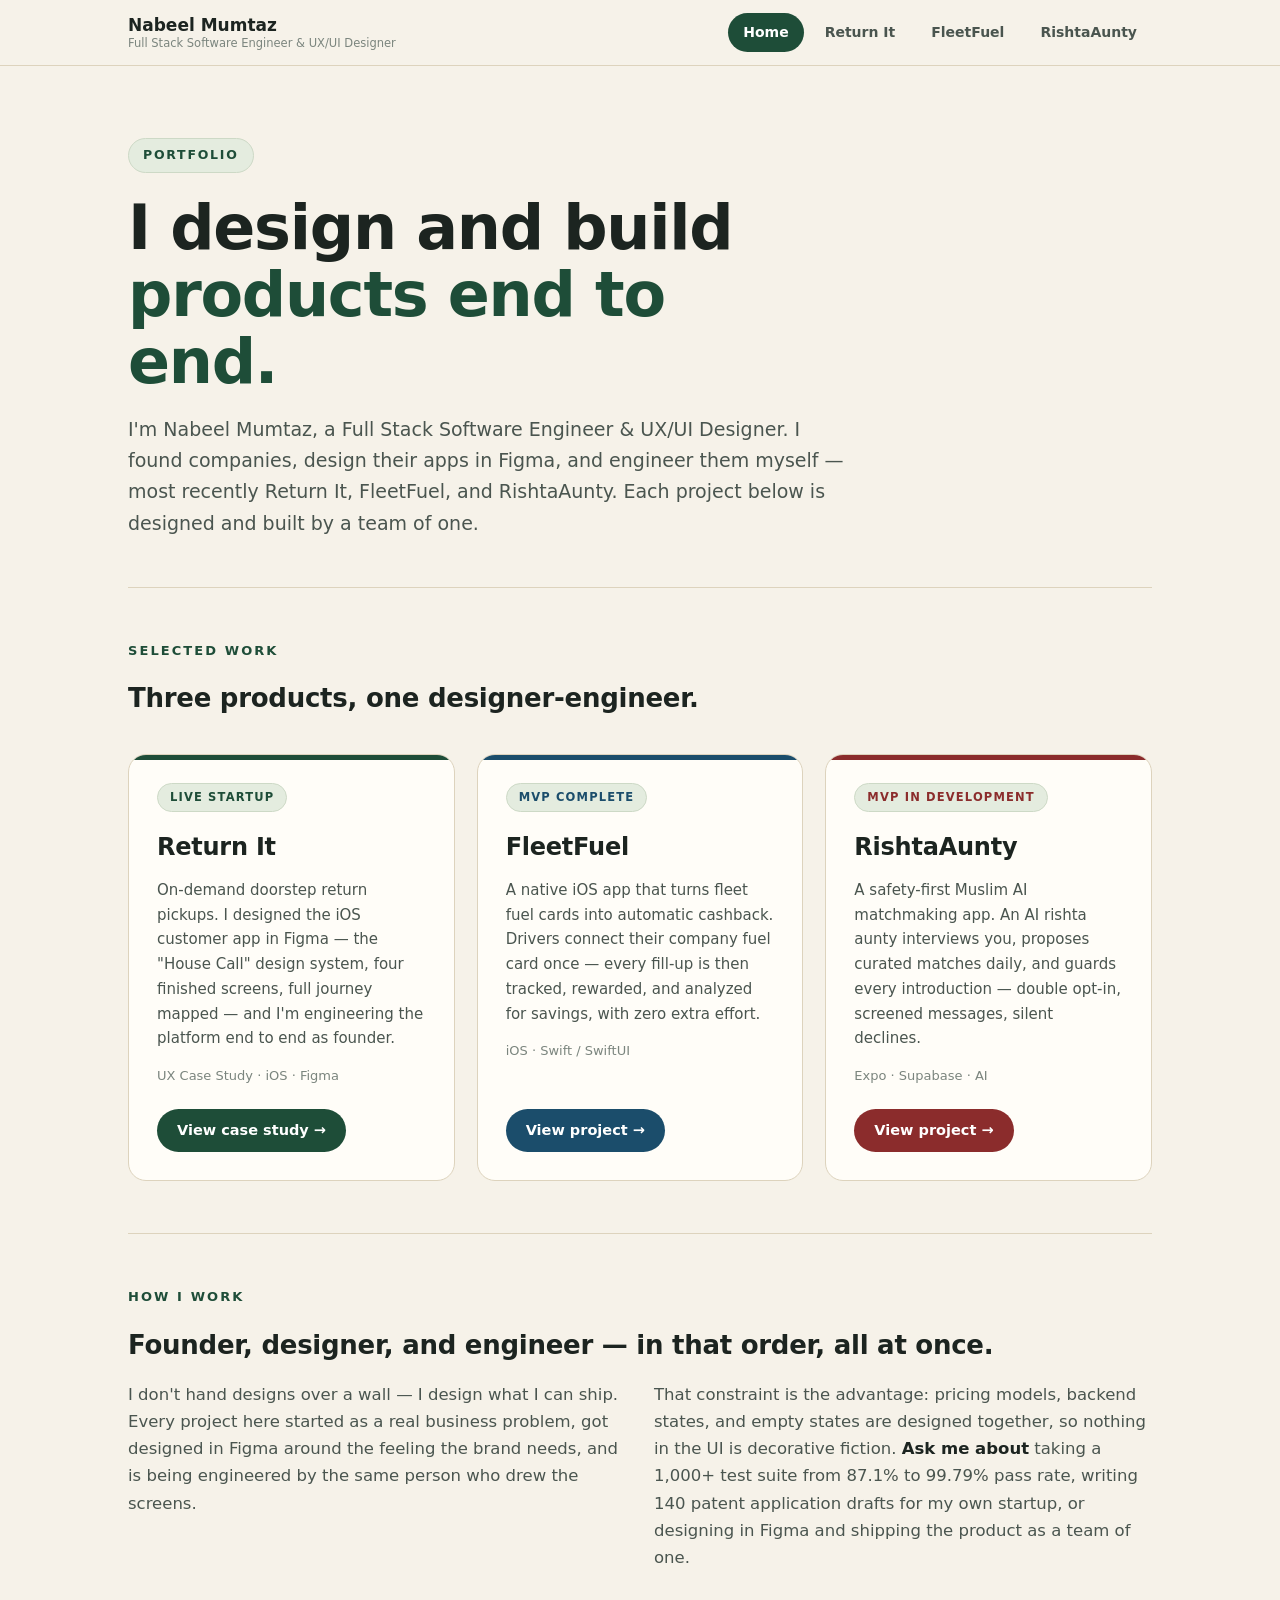
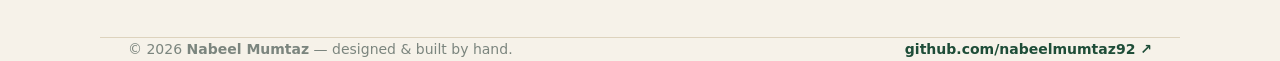
==== index.html @ f95ac530 "Portfolio site: Home, Return It case study, FleetFuel, RishtaAunty" ====
<!DOCTYPE html>
<html lang="en">
<head>
<meta charset="UTF-8">
<meta name="viewport" content="width=device-width, initial-scale=1.0">
<title>Nabeel Mumtaz — Portfolio</title>
<meta name="description" content="Portfolio of Nabeel Mumtaz, Full Stack Software Engineer & UX/UI Designer. Projects: Return It, FleetFuel, RishtaAunty.">
<style>
/* Shared portfolio styles — House Call base, per-page accents via body class */
:root{
  --paper:#f6f2e9;
  --paper-deep:#efe8d8;
  --card:#fffdf8;
  --ink:#1c2420;
  --ink-soft:#4a554f;
  --ink-faint:#7b857e;
  --line:#ddd3bd;
  --accent:#1e4d38;
  --accent-deep:#143526;
  --accent-soft:#e4ecdf;
  --accent-line:#cdd9c6;
  --dark:#1b2b22;
  --radius:18px;
}
body.fleetfuel{
  --accent:#1b4d6b;
  --accent-deep:#12334a;
  --accent-soft:#e2ecf3;
  --accent-line:#c3d5e2;
  --dark:#14293a;
}
body.rishtaaunty{
  --paper:#f8f3ea;
  --paper-deep:#f1e8d8;
  --line:#e3d6bd;
  --accent:#8b2c2c;
  --accent-deep:#651f1f;
  --accent-soft:#f7e6e9;
  --accent-line:#e3c2c8;
  --dark:#3a2020;
}
*{margin:0;padding:0;box-sizing:border-box}
body{
  font-family:"Avenir Next","Segoe UI",system-ui,-apple-system,sans-serif;
  background:var(--paper);
  color:var(--ink);
  line-height:1.65;
  -webkit-font-smoothing:antialiased;
}
.wrap{max-width:1080px;margin:0 auto;padding:0 28px}

/* ---------- nav ---------- */
.nav{
  position:sticky;top:0;z-index:50;
  background:var(--paper);
  border-bottom:1px solid var(--line);
}
.nav-inner{
  max-width:1080px;margin:0 auto;padding:13px 28px;
  display:flex;justify-content:space-between;align-items:center;gap:14px;flex-wrap:wrap;
}
.nav .brand{font-weight:800;font-size:17px;color:var(--ink);text-decoration:none;line-height:1.3}
.nav .brand small{display:block;font-weight:400;color:var(--ink-faint);font-size:11.5px}
.nav-links{display:flex;gap:6px;flex-wrap:wrap}
.nav-links a{
  font-size:14px;font-weight:600;color:var(--ink-soft);text-decoration:none;
  padding:8px 15px;border-radius:999px;
}
.nav-links a:hover{background:var(--accent-soft);color:var(--accent-deep)}
.nav-links a.active{background:var(--accent);color:#fff}

/* ---------- hero ---------- */
.hero{padding:72px 0 48px;text-align:left}
.kicker{
  display:inline-block;font-size:12.5px;font-weight:700;letter-spacing:.14em;text-transform:uppercase;
  color:var(--accent);background:var(--accent-soft);border:1px solid var(--accent-line);
  padding:6px 14px;border-radius:999px;margin-bottom:22px;
}
.hero h1{font-size:clamp(38px,5.4vw,62px);line-height:1.08;letter-spacing:-.02em;font-weight:800;max-width:16ch}
.hero h1 em{font-style:normal;color:var(--accent)}
.hero .lede{font-size:19px;color:var(--ink-soft);max-width:60ch;margin-top:18px}
.meta{display:grid;grid-template-columns:repeat(auto-fit,minmax(160px,1fr));gap:14px;margin-top:36px}
.meta div{background:var(--card);border:1px solid var(--line);border-radius:14px;padding:14px 16px}
.meta dt{font-size:11.5px;font-weight:700;letter-spacing:.1em;text-transform:uppercase;color:var(--ink-faint)}
.meta dd{font-size:15px;font-weight:600;margin-top:4px}

/* ---------- sections ---------- */
section{padding:52px 0;border-top:1px solid var(--line)}
section h2{font-size:13px;font-weight:800;letter-spacing:.16em;text-transform:uppercase;color:var(--accent);margin-bottom:16px}
section h3{font-size:26px;letter-spacing:-.01em;margin-bottom:14px;font-weight:750}
section p{color:var(--ink-soft);max-width:68ch;margin-bottom:14px;font-size:16.5px}
section p strong{color:var(--ink)}
.two{display:grid;grid-template-columns:1fr 1fr;gap:28px}
@media(max-width:760px){.two{grid-template-columns:1fr}}

.callout{background:var(--dark);color:#f2efe6;border-radius:var(--radius);padding:28px 30px;margin-top:8px}
.callout p{color:#d8d4c6;margin:0;font-size:16px}
.callout p strong{color:#fff}

/* ---------- home project cards ---------- */
.cards{display:grid;grid-template-columns:repeat(auto-fit,minmax(280px,1fr));gap:22px;margin-top:34px}
.card{
  background:var(--card);border:1px solid var(--line);border-radius:var(--radius);
  padding:28px;display:flex;flex-direction:column;position:relative;overflow:hidden;
}
.card::before{content:"";position:absolute;top:0;left:0;right:0;height:5px;background:var(--card-accent,var(--accent))}
.card .status{
  display:inline-block;align-self:flex-start;font-size:11.5px;font-weight:700;letter-spacing:.1em;text-transform:uppercase;
  color:var(--card-accent,var(--accent));background:var(--accent-soft);border:1px solid var(--accent-line);
  border-radius:999px;padding:4px 12px;margin-bottom:16px;
}
.card h3{font-size:24px;margin-bottom:10px;font-weight:750}
.card p{font-size:15px;color:var(--ink-soft);margin-bottom:14px}
.card .stack{font-size:13px;color:var(--ink-faint);margin-bottom:22px}
.card a.cta{
  margin-top:auto;align-self:flex-start;font-size:14.5px;font-weight:700;color:#fff;text-decoration:none;
  background:var(--card-accent,var(--accent));padding:10px 20px;border-radius:999px;
}
.card a.cta:hover{background:var(--accent-deep)}

/* ---------- screens ---------- */
.screens{display:grid;grid-template-columns:repeat(auto-fit,minmax(230px,1fr));gap:26px;margin-top:30px}
.screen-card{
  background:var(--card);border:1px solid var(--line);border-radius:var(--radius);
  padding:22px 18px 24px;display:flex;flex-direction:column;align-items:center;
}
.phone{
  width:100%;max-width:250px;border-radius:26px;overflow:hidden;
  box-shadow:0 18px 40px -18px rgba(20,35,28,.35);border:1px solid #cfc4a8;background:var(--paper-deep);
}
.phone img{display:block;width:100%;height:auto}
.phone.placeholder{
  aspect-ratio:445/900;display:flex;flex-direction:column;align-items:center;justify-content:center;
  border:2px dashed #c9bfa4;color:var(--ink-faint);font-size:13.5px;text-align:center;padding:20px;gap:8px;
}
.phone.placeholder .dot{
  width:44px;height:44px;border-radius:50%;background:#e7dfcb;
  display:flex;align-items:center;justify-content:center;font-size:20px;
}
.screen-card h4{font-size:16px;margin:18px 0 6px;font-weight:750}
.screen-card .num{font-size:12px;font-weight:800;color:var(--accent);letter-spacing:.12em;margin-bottom:2px}
.screen-card p{font-size:14px;color:var(--ink-soft);margin-bottom:10px;text-align:left;width:100%}
.screen-card .decision{
  background:var(--accent-soft);border:1px solid var(--accent-line);border-radius:12px;
  padding:10px 13px;font-size:13px;color:var(--ink);width:100%;
}
.screen-card .decision b{
  display:block;font-size:11px;letter-spacing:.1em;text-transform:uppercase;
  color:var(--accent);margin-bottom:3px;
}

/* ---------- feature lists ---------- */
.feat-grid{display:grid;grid-template-columns:repeat(auto-fit,minmax(240px,1fr));gap:14px;margin-top:24px}
.feat{background:var(--card);border:1px solid var(--line);border-radius:14px;padding:18px 20px}
.feat b{display:block;margin-bottom:6px;font-size:15px}
.feat span{font-size:14px;color:var(--ink-soft)}

/* ---------- design system ---------- */
.swatches{display:grid;grid-template-columns:repeat(auto-fit,minmax(150px,1fr));gap:14px;margin-top:22px}
.swatch{border-radius:14px;overflow:hidden;border:1px solid var(--line);background:var(--card)}
.swatch .chip{height:86px}
.swatch .lbl{padding:10px 13px;font-size:13px}
.swatch .lbl b{display:block;font-size:13.5px}
.swatch .lbl span{color:var(--ink-faint);font-family:ui-monospace,Menlo,monospace;font-size:12px}
.principles{margin-top:26px;display:grid;grid-template-columns:repeat(auto-fit,minmax(240px,1fr));gap:14px}
.principle{background:var(--card);border:1px solid var(--line);border-radius:14px;padding:18px 20px}
.principle b{display:block;margin-bottom:6px;font-size:15px}
.principle span{font-size:14px;color:var(--ink-soft)}

/* ---------- what's next ---------- */
.next-list{list-style:none;margin-top:6px;display:grid;gap:10px}
.next-list li{background:var(--card);border:1px solid var(--line);border-radius:12px;padding:14px 18px;font-size:15px;color:var(--ink-soft)}
.next-list li b{color:var(--ink)}
.next-list li .tag{
  display:inline-block;font-size:11px;font-weight:700;letter-spacing:.08em;text-transform:uppercase;
  color:#8a6d2f;background:#f3ead2;border:1px solid #e2d3a8;border-radius:999px;
  padding:2px 10px;margin-left:10px;vertical-align:1px;
}

/* ---------- outcomes ---------- */
.stats{display:grid;grid-template-columns:repeat(auto-fit,minmax(180px,1fr));gap:14px;margin-top:24px}
.stat{background:var(--dark);color:#f2efe6;border-radius:14px;padding:20px}
.stat .n{font-size:30px;font-weight:800;letter-spacing:-.02em}
.stat .t{font-size:13.5px;color:#cfccc0;margin-top:4px}

footer{
  border-top:1px solid var(--line);padding:34px 0 48px;display:flex;justify-content:space-between;
  align-items:center;flex-wrap:wrap;gap:12px;color:var(--ink-faint);font-size:14px;
}
footer a{color:var(--accent);font-weight:600;text-decoration:none}
footer a:hover{text-decoration:underline}

</style>
</head>
<body>

<nav class="nav">
  <div class="nav-inner">
    <a class="brand" href="index.html">Nabeel Mumtaz<small>Full Stack Software Engineer &amp; UX/UI Designer</small></a>
    <div class="nav-links">
      <a href="index.html" class="active">Home</a>
      <a href="returnit.html">Return It</a>
      <a href="fleetfuel.html">FleetFuel</a>
      <a href="rishtaaunty.html">RishtaAunty</a>
    </div>
  </div>
</nav>

<div class="wrap">
  <div class="hero">
    <span class="kicker">Portfolio</span>
    <h1>I design and build <em>products end to end.</em></h1>
    <p class="lede">I'm Nabeel Mumtaz, a Full Stack Software Engineer &amp; UX/UI Designer. I found companies, design their apps in Figma, and engineer them myself — most recently Return It, FleetFuel, and RishtaAunty. Each project below is designed and built by a team of one.</p>
  </div>

  <section>
    <h2>Selected work</h2>
    <h3>Three products, one designer-engineer.</h3>

    <div class="cards">
      <div class="card" style="--card-accent:#1e4d38">
        <span class="status">Live startup</span>
        <h3>Return It</h3>
        <p>On-demand doorstep return pickups. I designed the iOS customer app in Figma — the "House Call" design system, four finished screens, full journey mapped — and I'm engineering the platform end to end as founder.</p>
        <div class="stack">UX Case Study · iOS · Figma</div>
        <a class="cta" href="returnit.html">View case study →</a>
      </div>

      <div class="card" style="--card-accent:#1b4d6b">
        <span class="status">MVP complete</span>
        <h3>FleetFuel</h3>
        <p>A native iOS app that turns fleet fuel cards into automatic cashback. Drivers connect their company fuel card once — every fill-up is then tracked, rewarded, and analyzed for savings, with zero extra effort.</p>
        <div class="stack">iOS · Swift / SwiftUI</div>
        <a class="cta" href="fleetfuel.html">View project →</a>
      </div>

      <div class="card" style="--card-accent:#8b2c2c">
        <span class="status">MVP in development</span>
        <h3>RishtaAunty</h3>
        <p>A safety-first Muslim AI matchmaking app. An AI rishta aunty interviews you, proposes curated matches daily, and guards every introduction — double opt-in, screened messages, silent declines.</p>
        <div class="stack">Expo · Supabase · AI</div>
        <a class="cta" href="rishtaaunty.html">View project →</a>
      </div>
    </div>
  </section>

  <section>
    <h2>How I work</h2>
    <h3>Founder, designer, and engineer — in that order, all at once.</h3>
    <div class="two">
      <div>
        <p>I don't hand designs over a wall — I design what I can ship. Every project here started as a real business problem, got designed in Figma around the feeling the brand needs, and is being engineered by the same person who drew the screens.</p>
      </div>
      <div>
        <p>That constraint is the advantage: pricing models, backend states, and empty states are designed together, so nothing in the UI is decorative fiction. <strong>Ask me about</strong> taking a 1,000+ test suite from 87.1% to 99.79% pass rate, writing 140 patent application drafts for my own startup, or designing in Figma and shipping the product as a team of one.</p>
      </div>
    </div>
  </section>

</div>

<footer class="wrap">
  <div>© 2026 <b>Nabeel Mumtaz</b> — designed &amp; built by hand.</div>
  <div><a href="https://github.com/nabeelmumtaz92" target="_blank" rel="noopener">github.com/nabeelmumtaz92 ↗</a></div>
</footer>

</body>
</html>
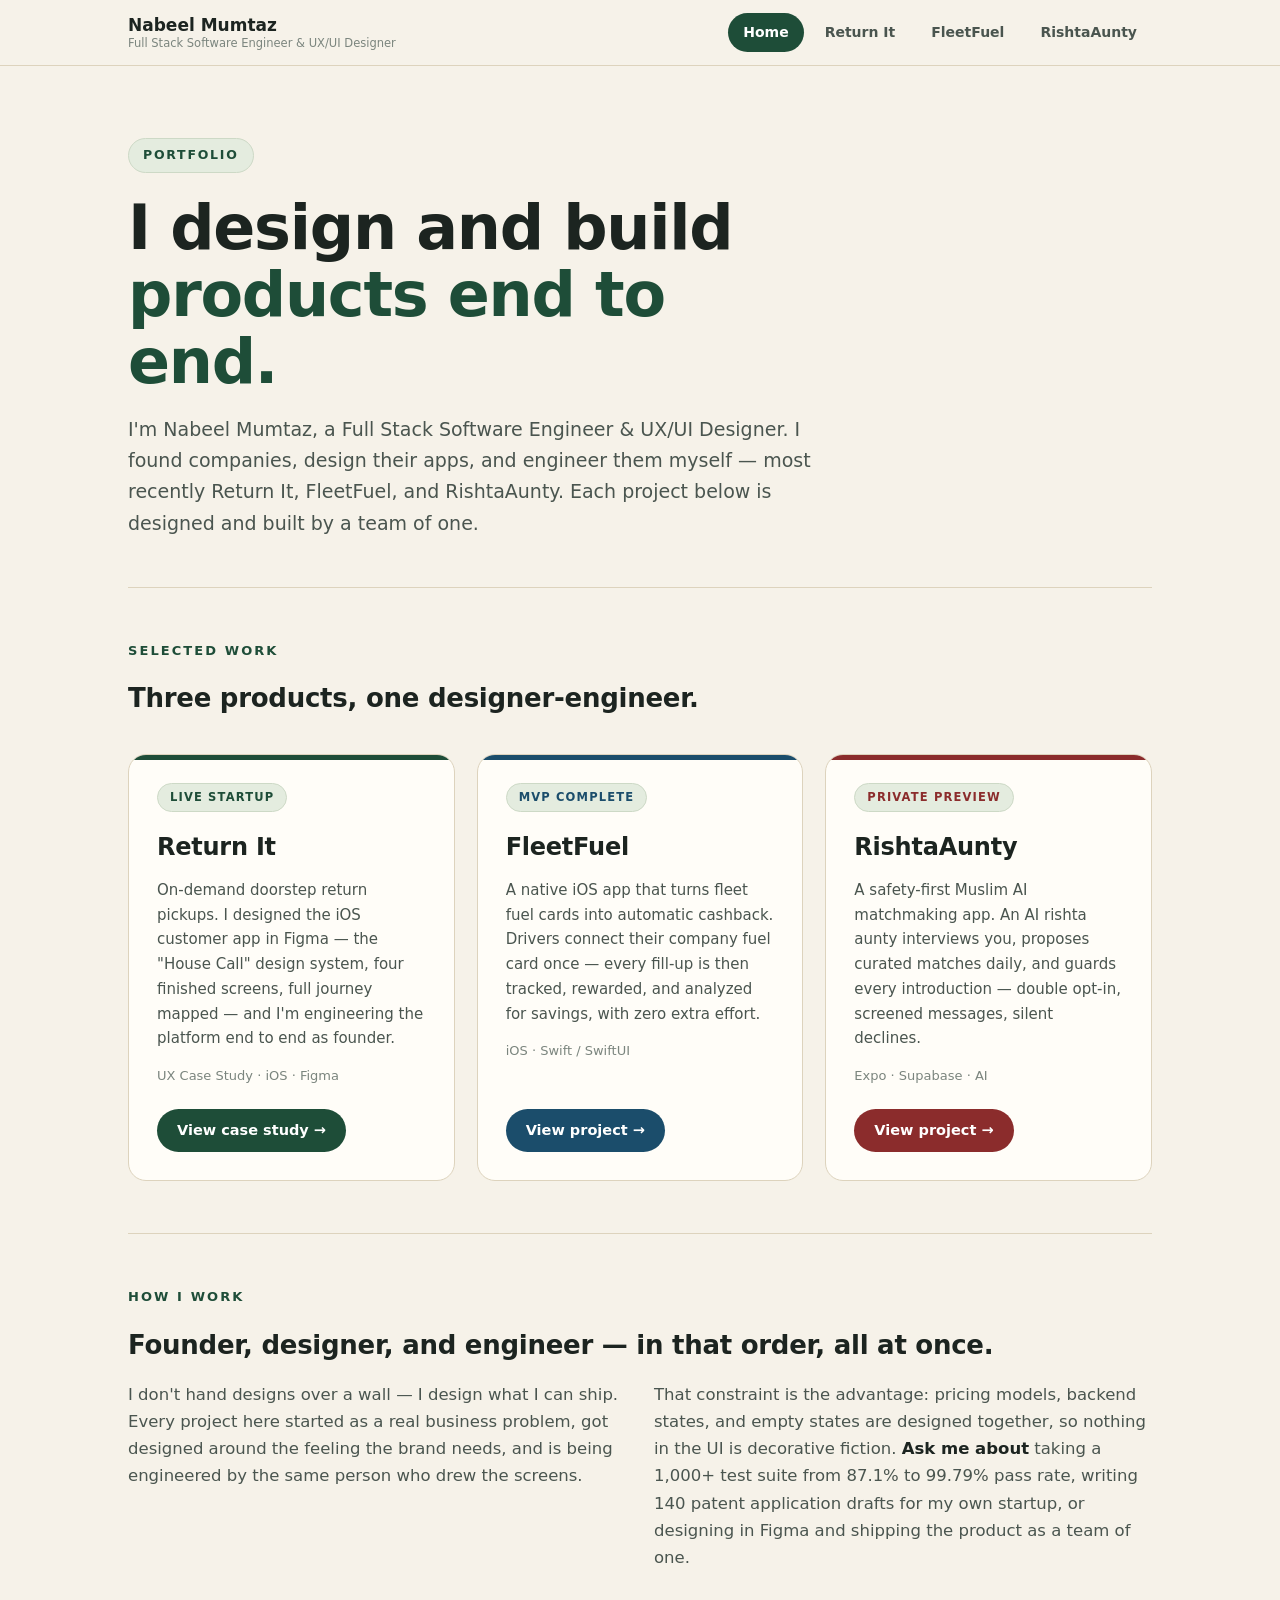
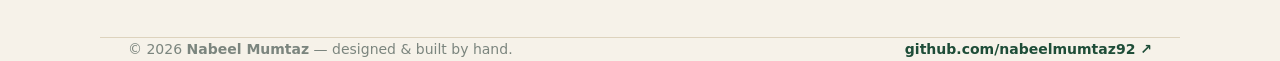
==== commit 0229d8ec: "RishtaAunty: real screenshots, private-preview status; fix Figma wording" ====
--- a/index.html
+++ b/index.html
@@ -210,7 +210,7 @@
   <div class="hero">
     <span class="kicker">Portfolio</span>
     <h1>I design and build <em>products end to end.</em></h1>
-    <p class="lede">I'm Nabeel Mumtaz, a Full Stack Software Engineer &amp; UX/UI Designer. I found companies, design their apps in Figma, and engineer them myself — most recently Return It, FleetFuel, and RishtaAunty. Each project below is designed and built by a team of one.</p>
+    <p class="lede">I'm Nabeel Mumtaz, a Full Stack Software Engineer &amp; UX/UI Designer. I found companies, design their apps, and engineer them myself — most recently Return It, FleetFuel, and RishtaAunty. Each project below is designed and built by a team of one.</p>
   </div>
 
   <section>
@@ -235,7 +235,7 @@
       </div>
 
       <div class="card" style="--card-accent:#8b2c2c">
-        <span class="status">MVP in development</span>
+        <span class="status">Private preview</span>
         <h3>RishtaAunty</h3>
         <p>A safety-first Muslim AI matchmaking app. An AI rishta aunty interviews you, proposes curated matches daily, and guards every introduction — double opt-in, screened messages, silent declines.</p>
         <div class="stack">Expo · Supabase · AI</div>
@@ -249,7 +249,7 @@
     <h3>Founder, designer, and engineer — in that order, all at once.</h3>
     <div class="two">
       <div>
-        <p>I don't hand designs over a wall — I design what I can ship. Every project here started as a real business problem, got designed in Figma around the feeling the brand needs, and is being engineered by the same person who drew the screens.</p>
+        <p>I don't hand designs over a wall — I design what I can ship. Every project here started as a real business problem, got designed around the feeling the brand needs, and is being engineered by the same person who drew the screens.</p>
       </div>
       <div>
         <p>That constraint is the advantage: pricing models, backend states, and empty states are designed together, so nothing in the UI is decorative fiction. <strong>Ask me about</strong> taking a 1,000+ test suite from 87.1% to 99.79% pass rate, writing 140 patent application drafts for my own startup, or designing in Figma and shipping the product as a team of one.</p>
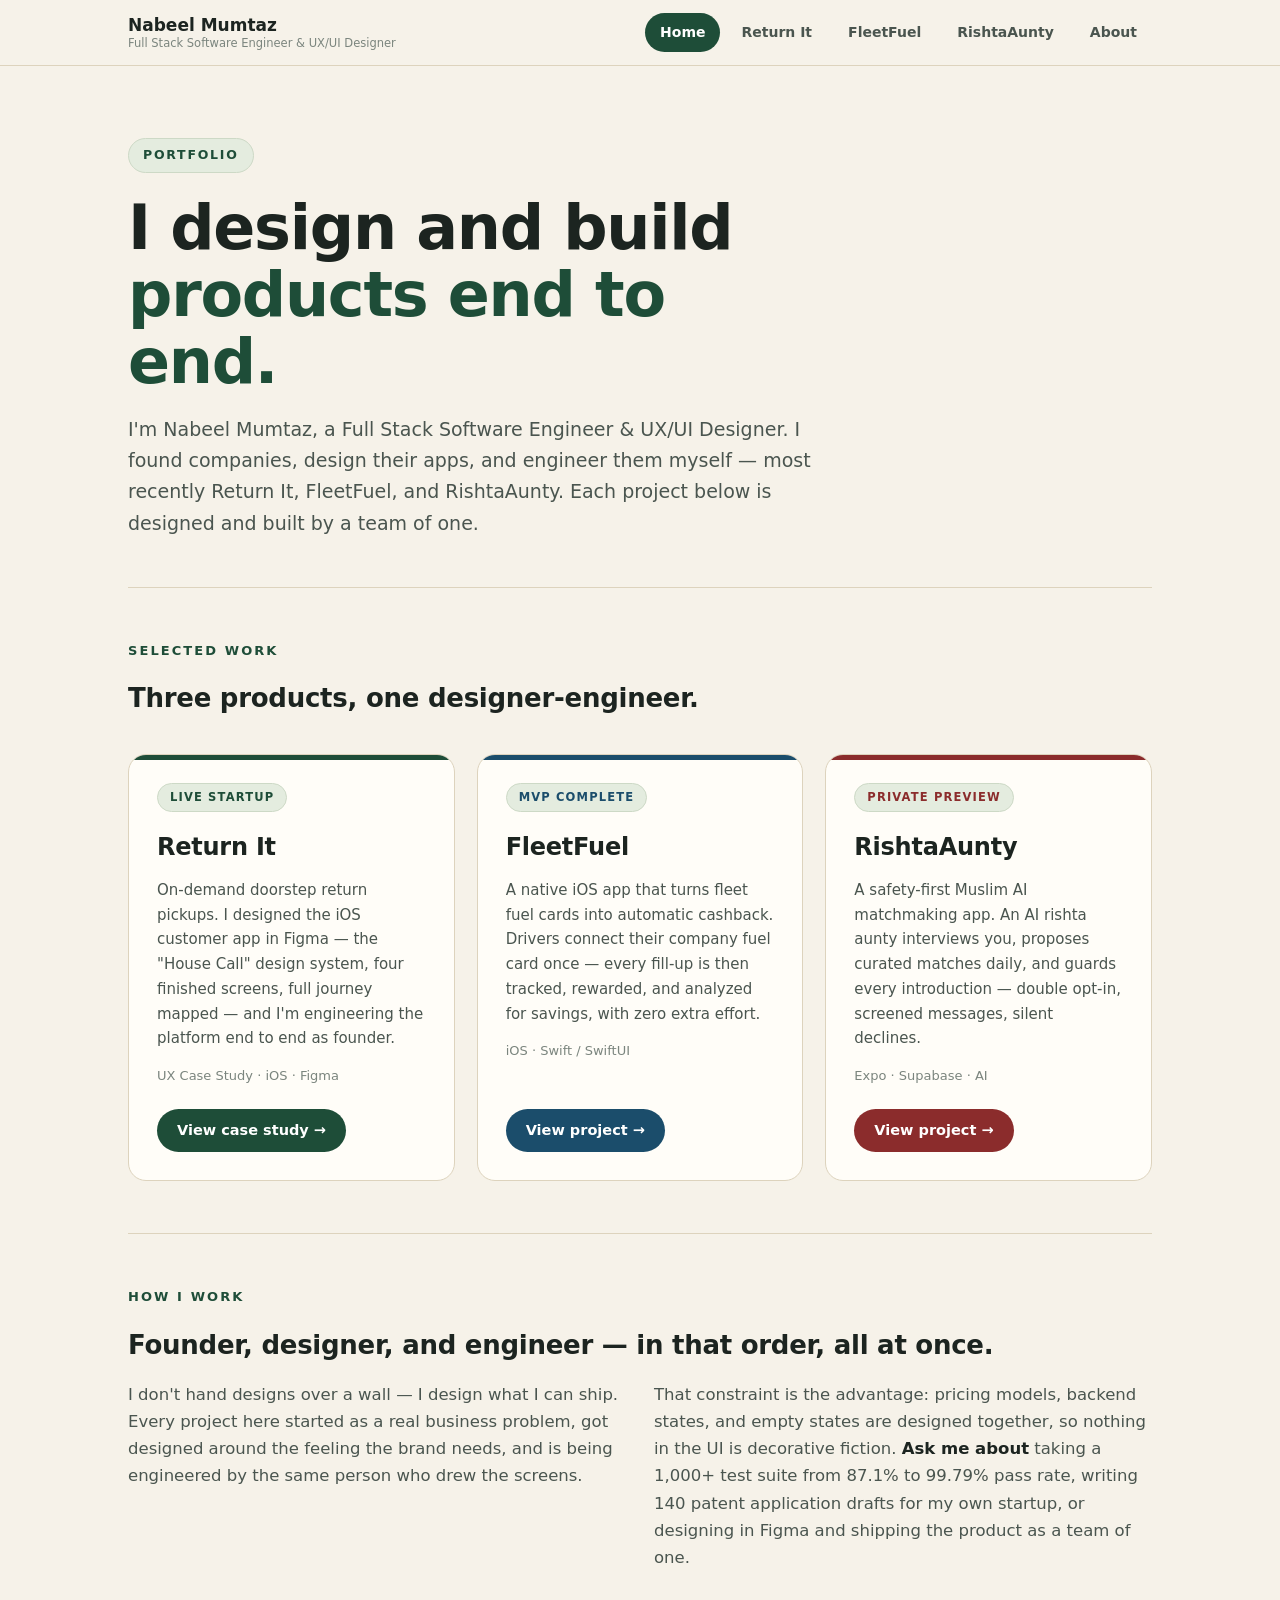
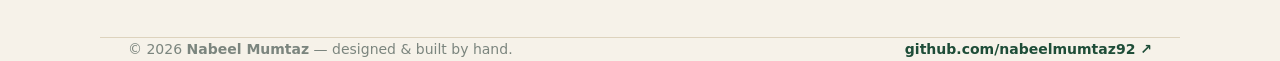
==== commit 272c7282: "Add About page and nav tab" ====
--- a/index.html
+++ b/index.html
@@ -202,6 +202,7 @@
       <a href="returnit.html">Return It</a>
       <a href="fleetfuel.html">FleetFuel</a>
       <a href="rishtaaunty.html">RishtaAunty</a>
+      <a href="about.html">About</a>
     </div>
   </div>
 </nav>
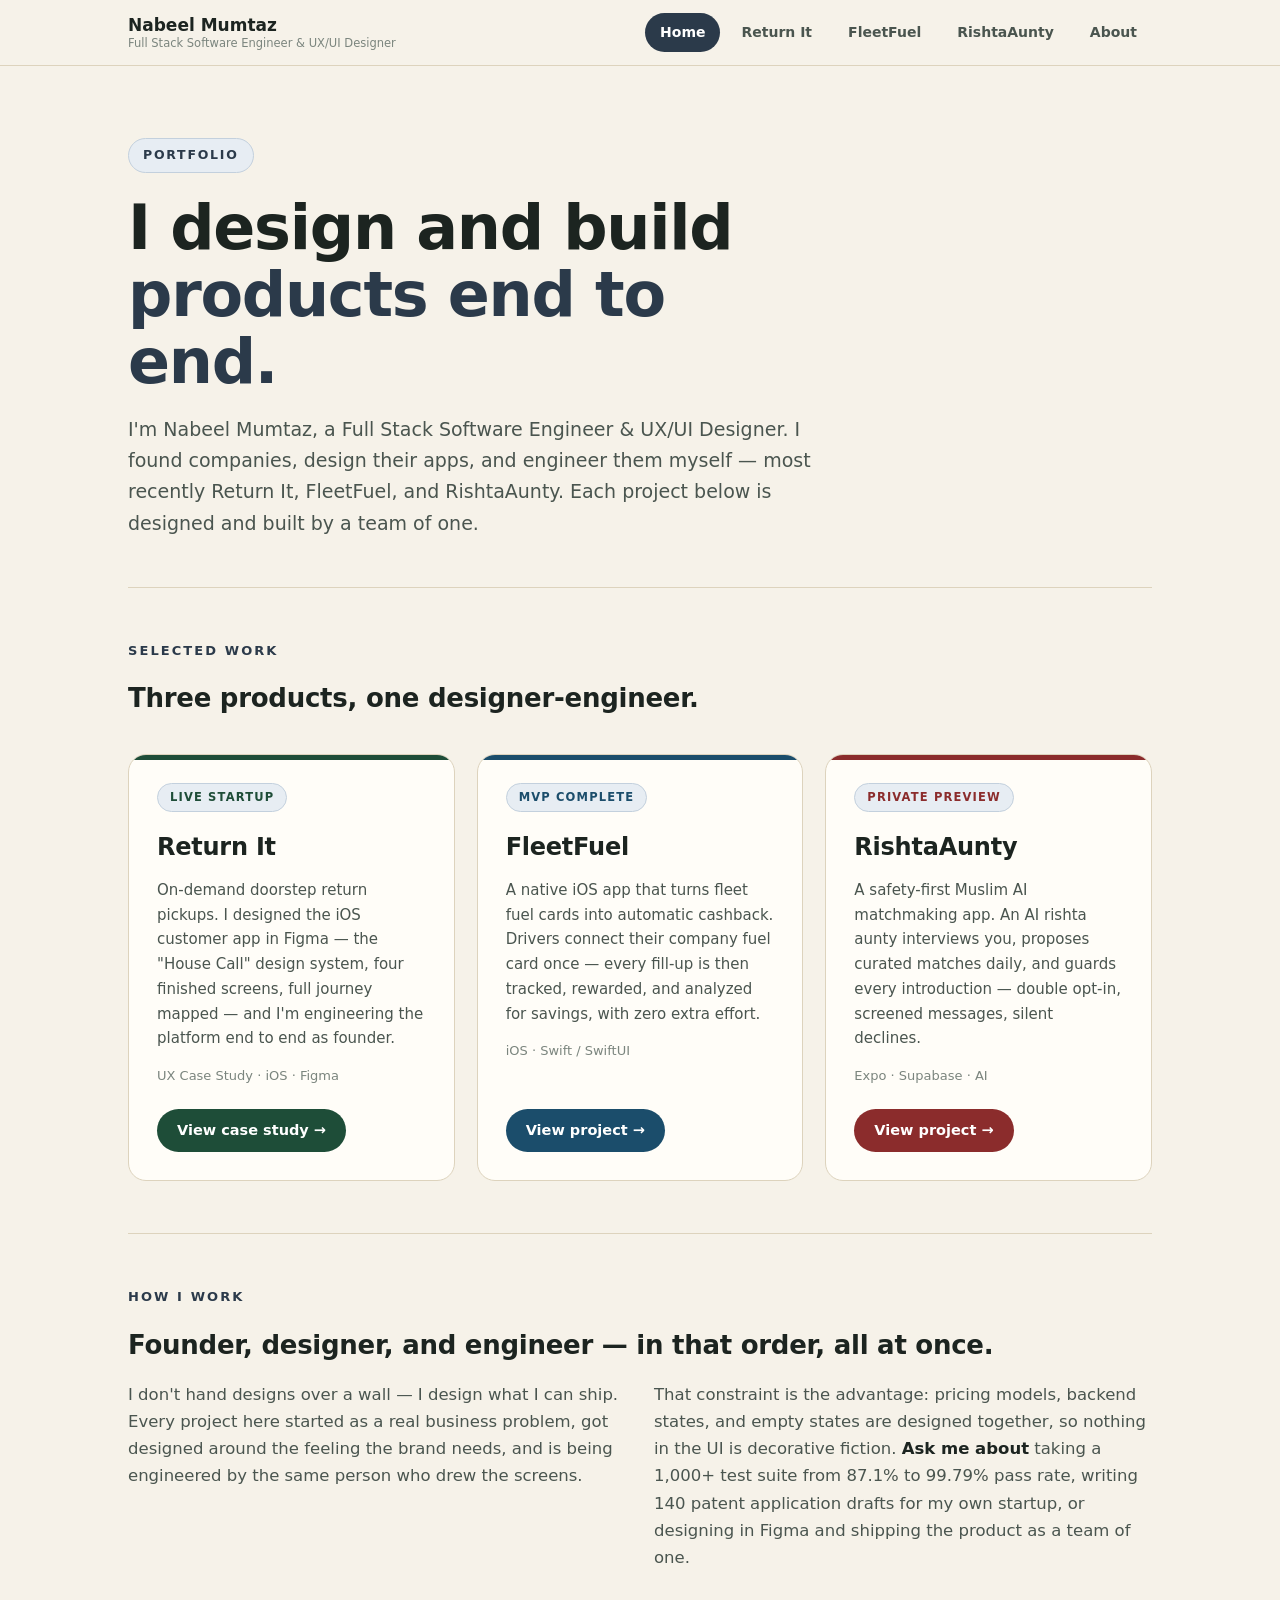
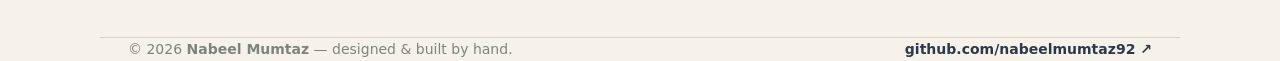
==== commit 00aaf6bc: "Home/About: neutral dark-slate portfolio theme" ====
--- a/index.html
+++ b/index.html
@@ -15,11 +15,11 @@
   --ink-soft:#4a554f;
   --ink-faint:#7b857e;
   --line:#ddd3bd;
-  --accent:#1e4d38;
-  --accent-deep:#143526;
-  --accent-soft:#e4ecdf;
-  --accent-line:#cdd9c6;
-  --dark:#1b2b22;
+  --accent:#2b3a4a;
+  --accent-deep:#1b2634;
+  --accent-soft:#e7edf3;
+  --accent-line:#c3d0dd;
+  --dark:#17222e;
   --radius:18px;
 }
 body.fleetfuel{
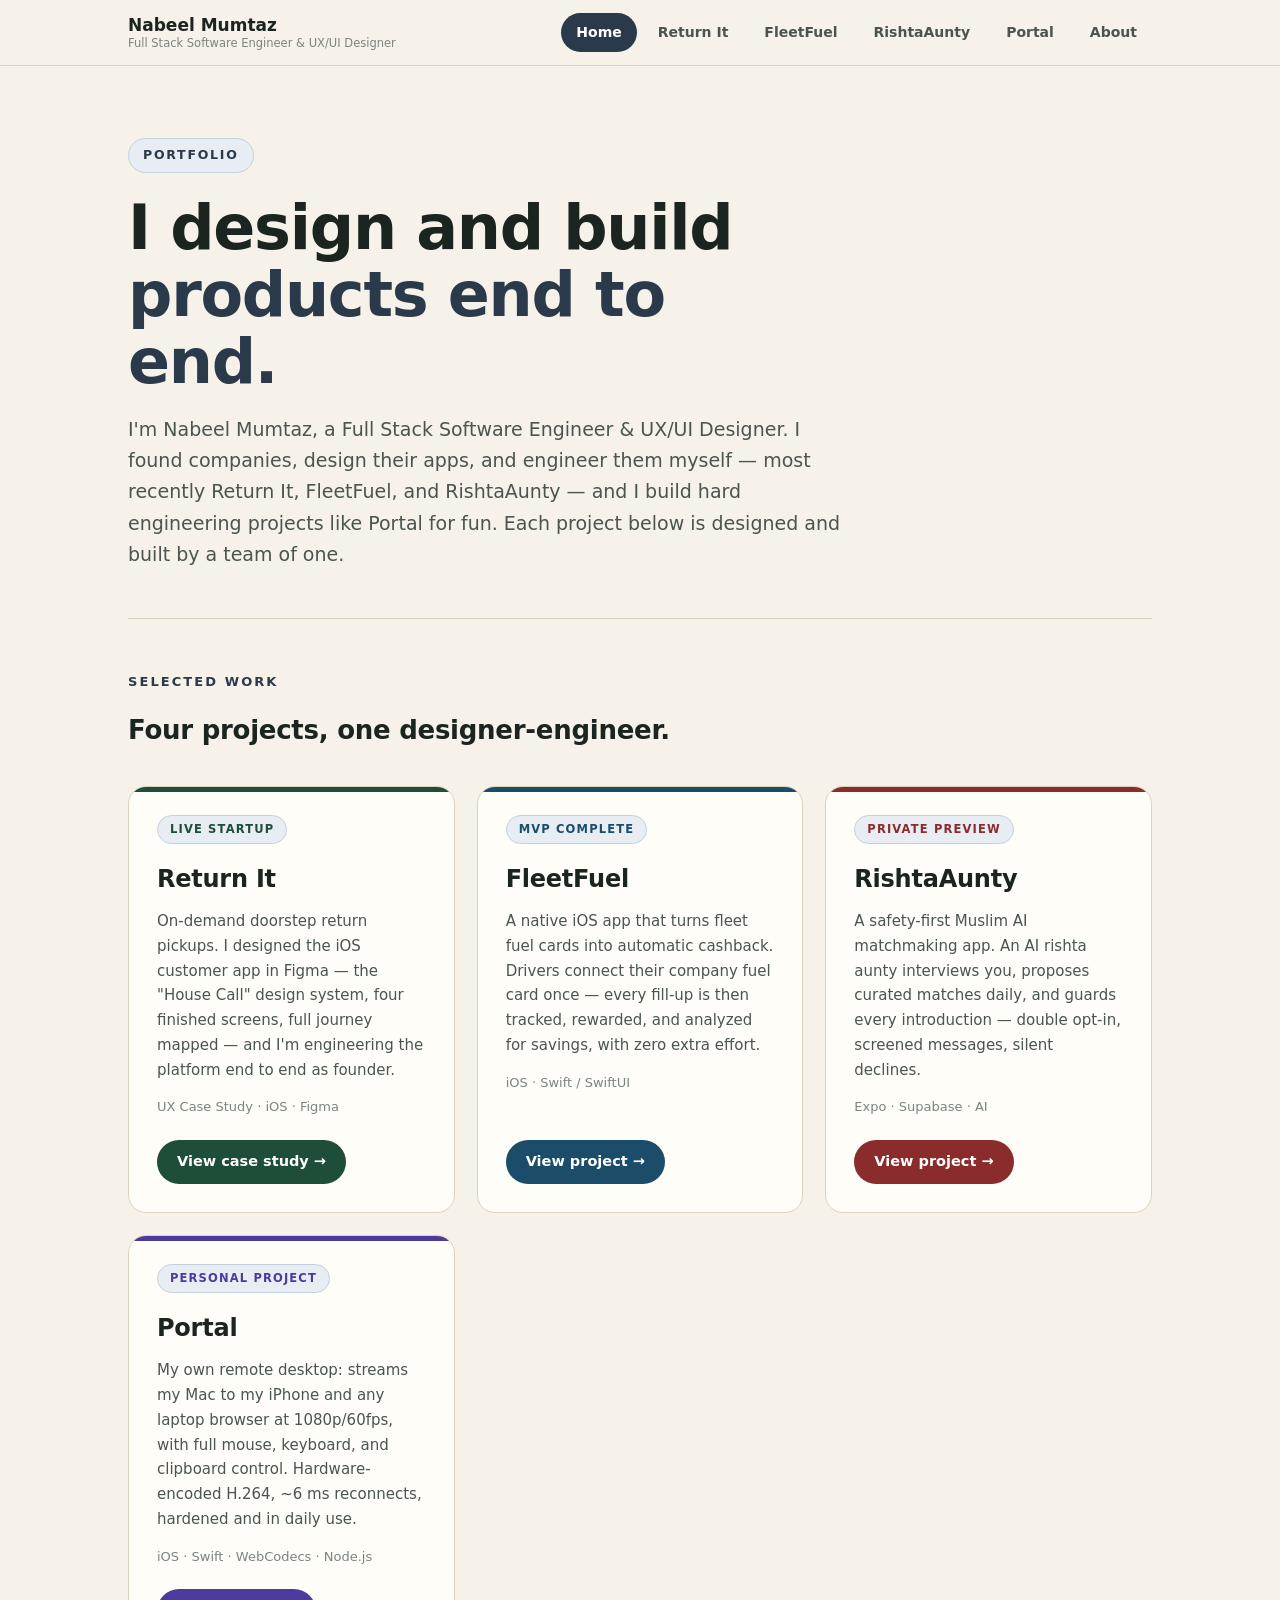
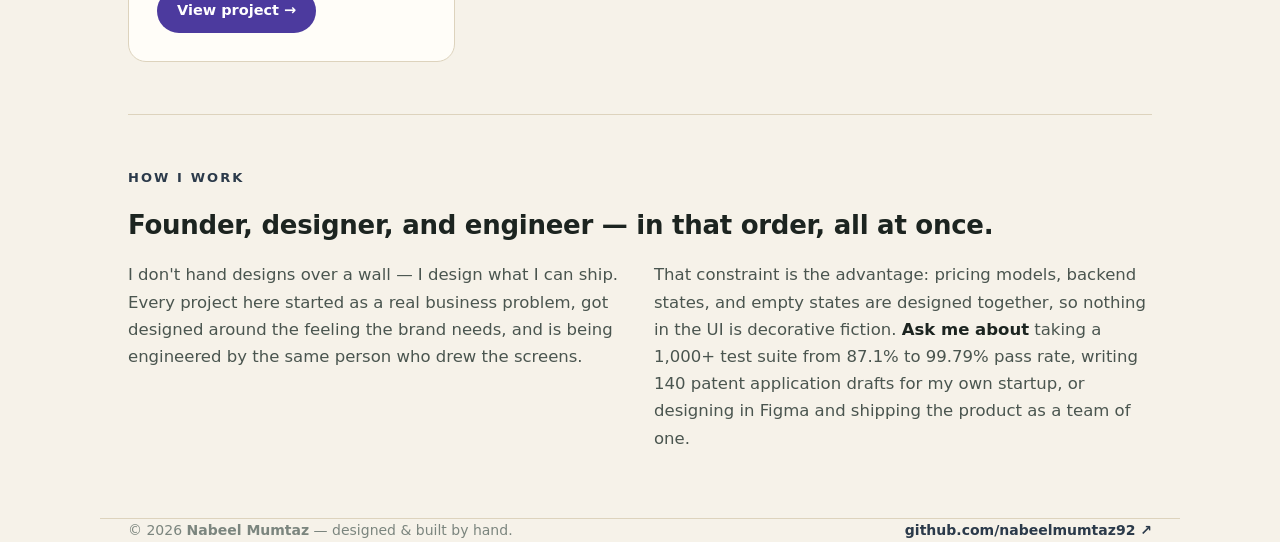
==== commit ea81d287: "Add Portal project page + nav" ====
--- a/index.html
+++ b/index.html
@@ -202,6 +202,7 @@
       <a href="returnit.html">Return It</a>
       <a href="fleetfuel.html">FleetFuel</a>
       <a href="rishtaaunty.html">RishtaAunty</a>
+      <a href="portal.html">Portal</a>
       <a href="about.html">About</a>
     </div>
   </div>
@@ -211,12 +212,12 @@
   <div class="hero">
     <span class="kicker">Portfolio</span>
     <h1>I design and build <em>products end to end.</em></h1>
-    <p class="lede">I'm Nabeel Mumtaz, a Full Stack Software Engineer &amp; UX/UI Designer. I found companies, design their apps, and engineer them myself — most recently Return It, FleetFuel, and RishtaAunty. Each project below is designed and built by a team of one.</p>
+    <p class="lede">I'm Nabeel Mumtaz, a Full Stack Software Engineer &amp; UX/UI Designer. I found companies, design their apps, and engineer them myself — most recently Return It, FleetFuel, and RishtaAunty — and I build hard engineering projects like Portal for fun. Each project below is designed and built by a team of one.</p>
   </div>
 
   <section>
     <h2>Selected work</h2>
-    <h3>Three products, one designer-engineer.</h3>
+    <h3>Four projects, one designer-engineer.</h3>
 
     <div class="cards">
       <div class="card" style="--card-accent:#1e4d38">
@@ -242,6 +243,14 @@
         <div class="stack">Expo · Supabase · AI</div>
         <a class="cta" href="rishtaaunty.html">View project →</a>
       </div>
+
+      <div class="card" style="--card-accent:#4c3a9e">
+        <span class="status">Personal project</span>
+        <h3>Portal</h3>
+        <p>My own remote desktop: streams my Mac to my iPhone and any laptop browser at 1080p/60fps, with full mouse, keyboard, and clipboard control. Hardware-encoded H.264, ~6 ms reconnects, hardened and in daily use.</p>
+        <div class="stack">iOS · Swift · WebCodecs · Node.js</div>
+        <a class="cta" href="portal.html">View project →</a>
+      </div>
     </div>
   </section>
 
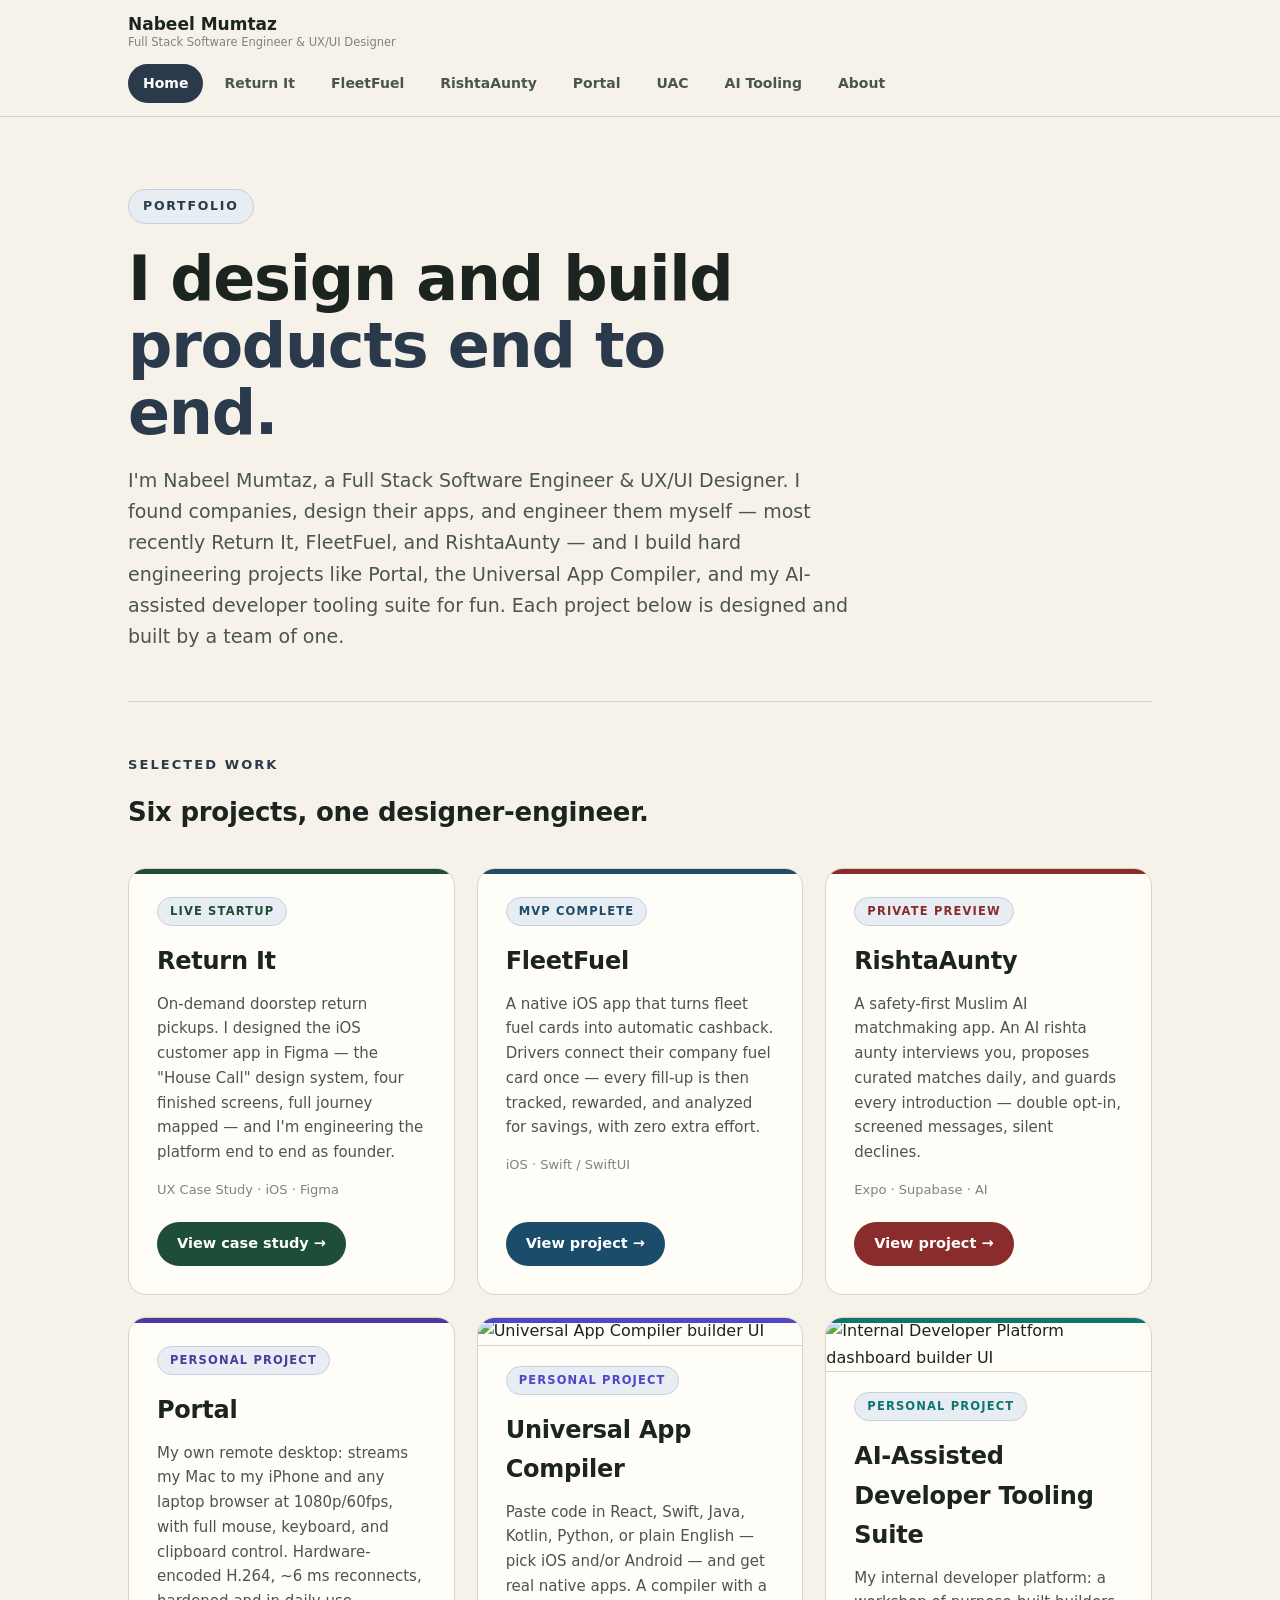
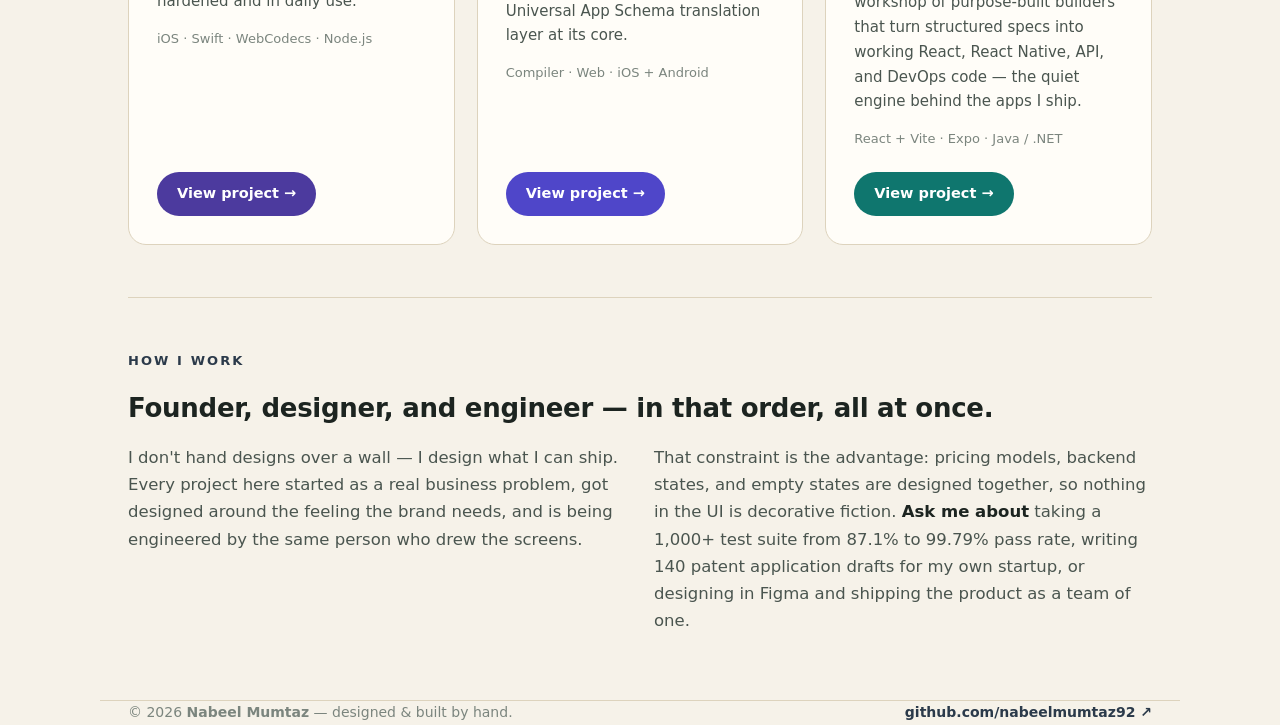
==== commit bdddf3ea: "Add UAC + AI Tooling case study pages, nav, home cards, six-project wording" ====
--- a/index.html
+++ b/index.html
@@ -4,7 +4,7 @@
 <meta charset="UTF-8">
 <meta name="viewport" content="width=device-width, initial-scale=1.0">
 <title>Nabeel Mumtaz — Portfolio</title>
-<meta name="description" content="Portfolio of Nabeel Mumtaz, Full Stack Software Engineer & UX/UI Designer. Projects: Return It, FleetFuel, RishtaAunty.">
+<meta name="description" content="Portfolio of Nabeel Mumtaz, Full Stack Software Engineer & UX/UI Designer. Projects: Return It, FleetFuel, RishtaAunty, Portal, Universal App Compiler, AI-Assisted Developer Tooling Suite.">
 <style>
 /* Shared portfolio styles — House Call base, per-page accents via body class */
 :root{
@@ -112,6 +112,8 @@
 .card h3{font-size:24px;margin-bottom:10px;font-weight:750}
 .card p{font-size:15px;color:var(--ink-soft);margin-bottom:14px}
 .card .stack{font-size:13px;color:var(--ink-faint);margin-bottom:22px}
+.card .thumb{display:block;margin:-28px -28px 20px;border-bottom:1px solid var(--line);overflow:hidden}
+.card .thumb img{display:block;width:100%;height:auto}
 .card a.cta{
   margin-top:auto;align-self:flex-start;font-size:14.5px;font-weight:700;color:#fff;text-decoration:none;
   background:var(--card-accent,var(--accent));padding:10px 20px;border-radius:999px;
@@ -203,6 +205,8 @@
       <a href="fleetfuel.html">FleetFuel</a>
       <a href="rishtaaunty.html">RishtaAunty</a>
       <a href="portal.html">Portal</a>
+      <a href="uac.html">UAC</a>
+      <a href="ai-tooling.html">AI Tooling</a>
       <a href="about.html">About</a>
     </div>
   </div>
@@ -212,12 +216,12 @@
   <div class="hero">
     <span class="kicker">Portfolio</span>
     <h1>I design and build <em>products end to end.</em></h1>
-    <p class="lede">I'm Nabeel Mumtaz, a Full Stack Software Engineer &amp; UX/UI Designer. I found companies, design their apps, and engineer them myself — most recently Return It, FleetFuel, and RishtaAunty — and I build hard engineering projects like Portal for fun. Each project below is designed and built by a team of one.</p>
+    <p class="lede">I'm Nabeel Mumtaz, a Full Stack Software Engineer &amp; UX/UI Designer. I found companies, design their apps, and engineer them myself — most recently Return It, FleetFuel, and RishtaAunty — and I build hard engineering projects like Portal, the Universal App Compiler, and my AI-assisted developer tooling suite for fun. Each project below is designed and built by a team of one.</p>
   </div>
 
   <section>
     <h2>Selected work</h2>
-    <h3>Four projects, one designer-engineer.</h3>
+    <h3>Six projects, one designer-engineer.</h3>
 
     <div class="cards">
       <div class="card" style="--card-accent:#1e4d38">
@@ -251,6 +255,24 @@
         <div class="stack">iOS · Swift · WebCodecs · Node.js</div>
         <a class="cta" href="portal.html">View project →</a>
       </div>
+
+      <div class="card" style="--card-accent:#4f46c9">
+        <span class="thumb"><img src="screens/uac-builder.png" alt="Universal App Compiler builder UI"></span>
+        <span class="status">Personal project</span>
+        <h3>Universal App Compiler</h3>
+        <p>Paste code in React, Swift, Java, Kotlin, Python, or plain English — pick iOS and/or Android — and get real native apps. A compiler with a Universal App Schema translation layer at its core.</p>
+        <div class="stack">Compiler · Web · iOS + Android</div>
+        <a class="cta" href="uac.html">View project →</a>
+      </div>
+
+      <div class="card" style="--card-accent:#0f766e">
+        <span class="thumb"><img src="screens/ai-tooling-dashboard.png" alt="Internal Developer Platform dashboard builder UI"></span>
+        <span class="status">Personal project</span>
+        <h3>AI-Assisted Developer Tooling Suite</h3>
+        <p>My internal developer platform: a workshop of purpose-built builders that turn structured specs into working React, React Native, API, and DevOps code — the quiet engine behind the apps I ship.</p>
+        <div class="stack">React + Vite · Expo · Java / .NET</div>
+        <a class="cta" href="ai-tooling.html">View project →</a>
+      </div>
     </div>
   </section>
 
